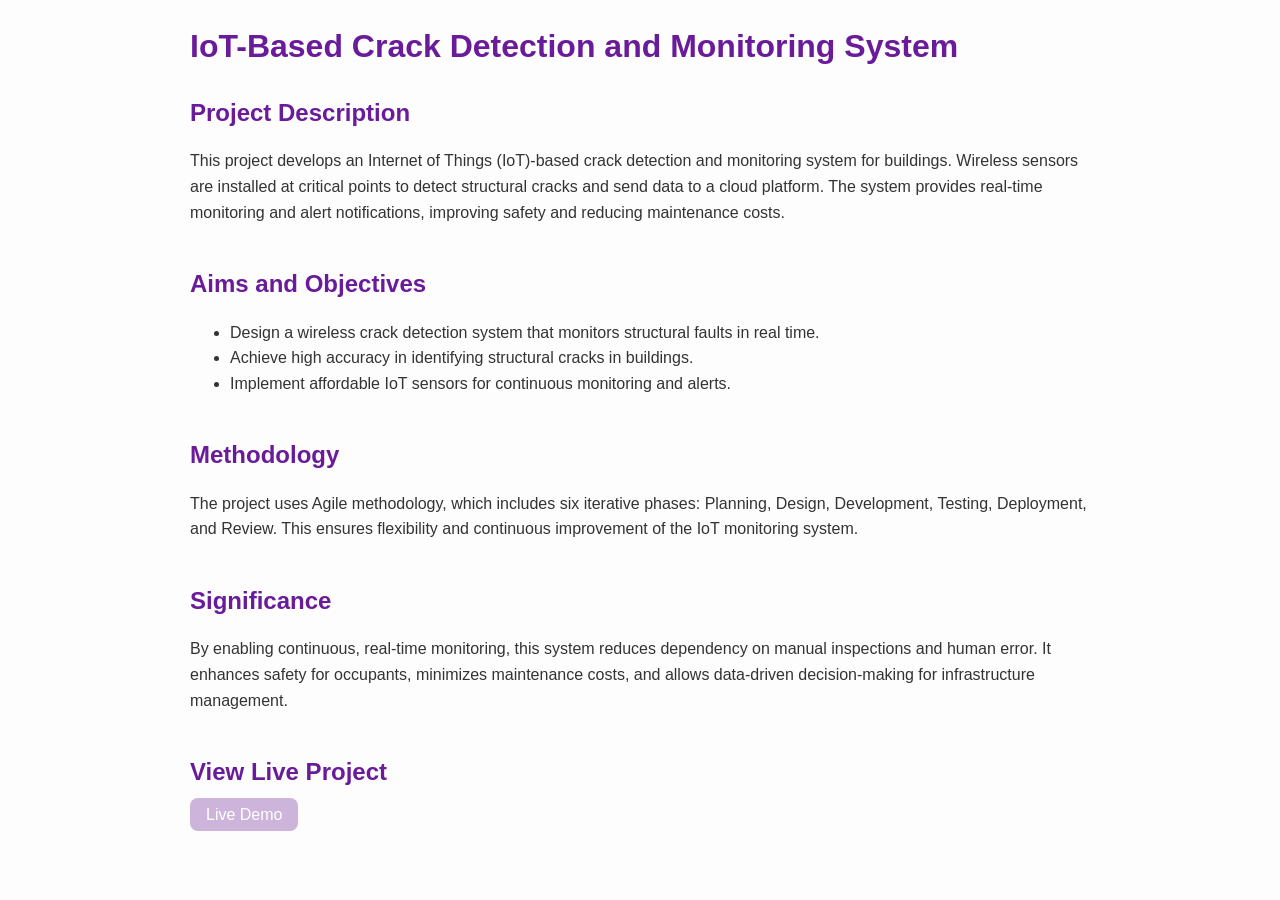
==== project1.html @ af67a63b "idk" ====
<!DOCTYPE html>
<html lang="en">
<head>
    <meta charset="UTF-8">
    <meta name="viewport" content="width=device-width, initial-scale=1.0">
    <title>IoT-Based Crack Detection and Monitoring System</title>
    <link rel="stylesheet" href="project-style.css">
    <style>
        body {font-family: Arial, sans-serif; margin: 20px; line-height: 1.6; background: #fdfdfd; color: #333;}
        h1, h2 {color: #6a1b9a;}
        .container {max-width: 900px; margin: auto;}
        .section {margin-bottom: 40px;}
        .section h2 {margin-bottom: 10px;}
        .section p {margin-bottom: 10px;}
        .btn {text-decoration: none; background:#cdb4db; color:white; padding:8px 16px; border-radius:8px; transition:0.3s;}
        .btn:hover {background:#a2d2ff;}
    </style>
</head>
<body>
    <div class="container">
        <h1>IoT-Based Crack Detection and Monitoring System</h1>
        
        <div class="section">
            <h2>Project Description</h2>
            <p>
                This project develops an Internet of Things (IoT)-based crack detection and monitoring system for buildings. 
                Wireless sensors are installed at critical points to detect structural cracks and send data to a cloud platform. 
                The system provides real-time monitoring and alert notifications, improving safety and reducing maintenance costs.
            </p>
        </div>

        <div class="section">
            <h2>Aims and Objectives</h2>
            <ul>
                <li>Design a wireless crack detection system that monitors structural faults in real time.</li>
                <li>Achieve high accuracy in identifying structural cracks in buildings.</li>
                <li>Implement affordable IoT sensors for continuous monitoring and alerts.</li>
            </ul>
        </div>

        <div class="section">
            <h2>Methodology</h2>
            <p>
                The project uses Agile methodology, which includes six iterative phases: Planning, Design, Development, Testing, Deployment, and Review. 
                This ensures flexibility and continuous improvement of the IoT monitoring system.
            </p>
        </div>

        <div class="section">
            <h2>Significance</h2>
            <p>
                By enabling continuous, real-time monitoring, this system reduces dependency on manual inspections and human error. 
                It enhances safety for occupants, minimizes maintenance costs, and allows data-driven decision-making for infrastructure management.
            </p>
        </div>

        <div class="section">
            <h2>View Live Project</h2>
            <a href="https://crack-detection-monitoring-iot.web.app" target="_blank" class="btn">Live Demo</a>
        </div>
    </div>
</body>
</html>
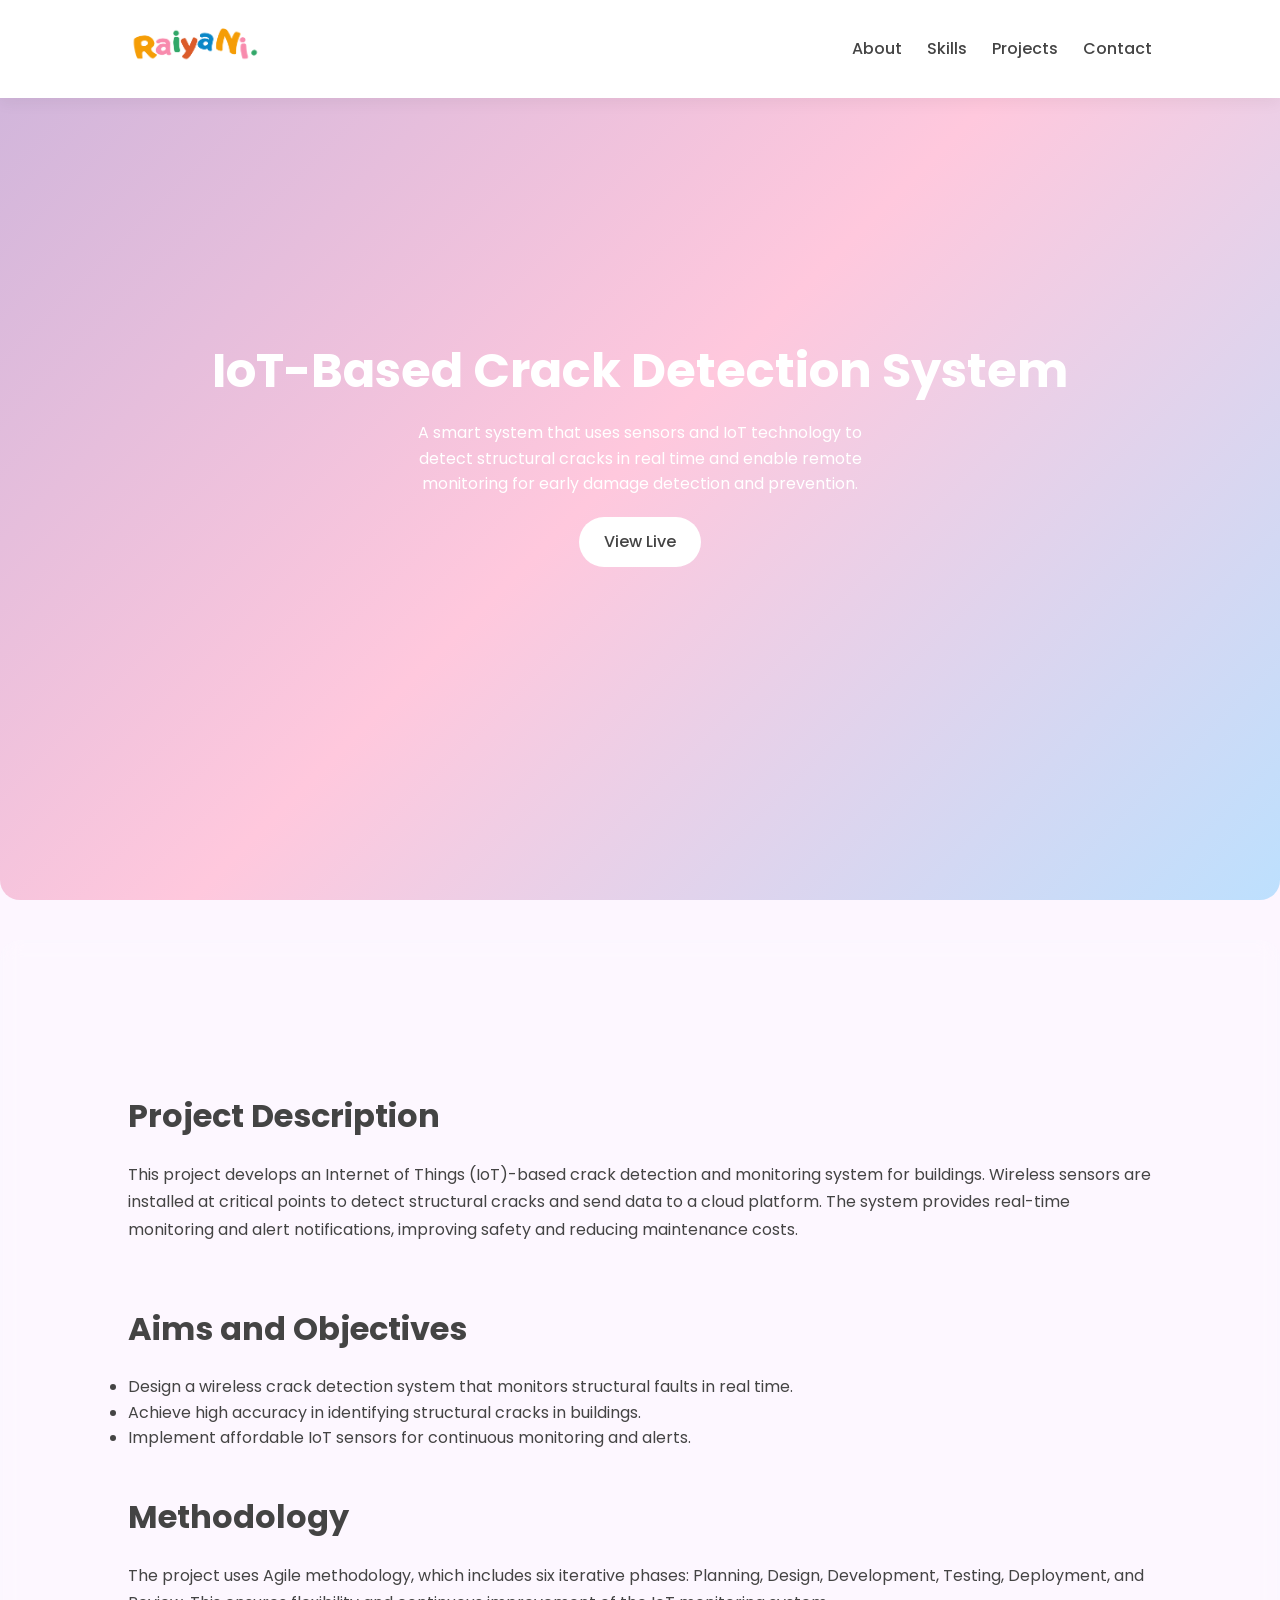
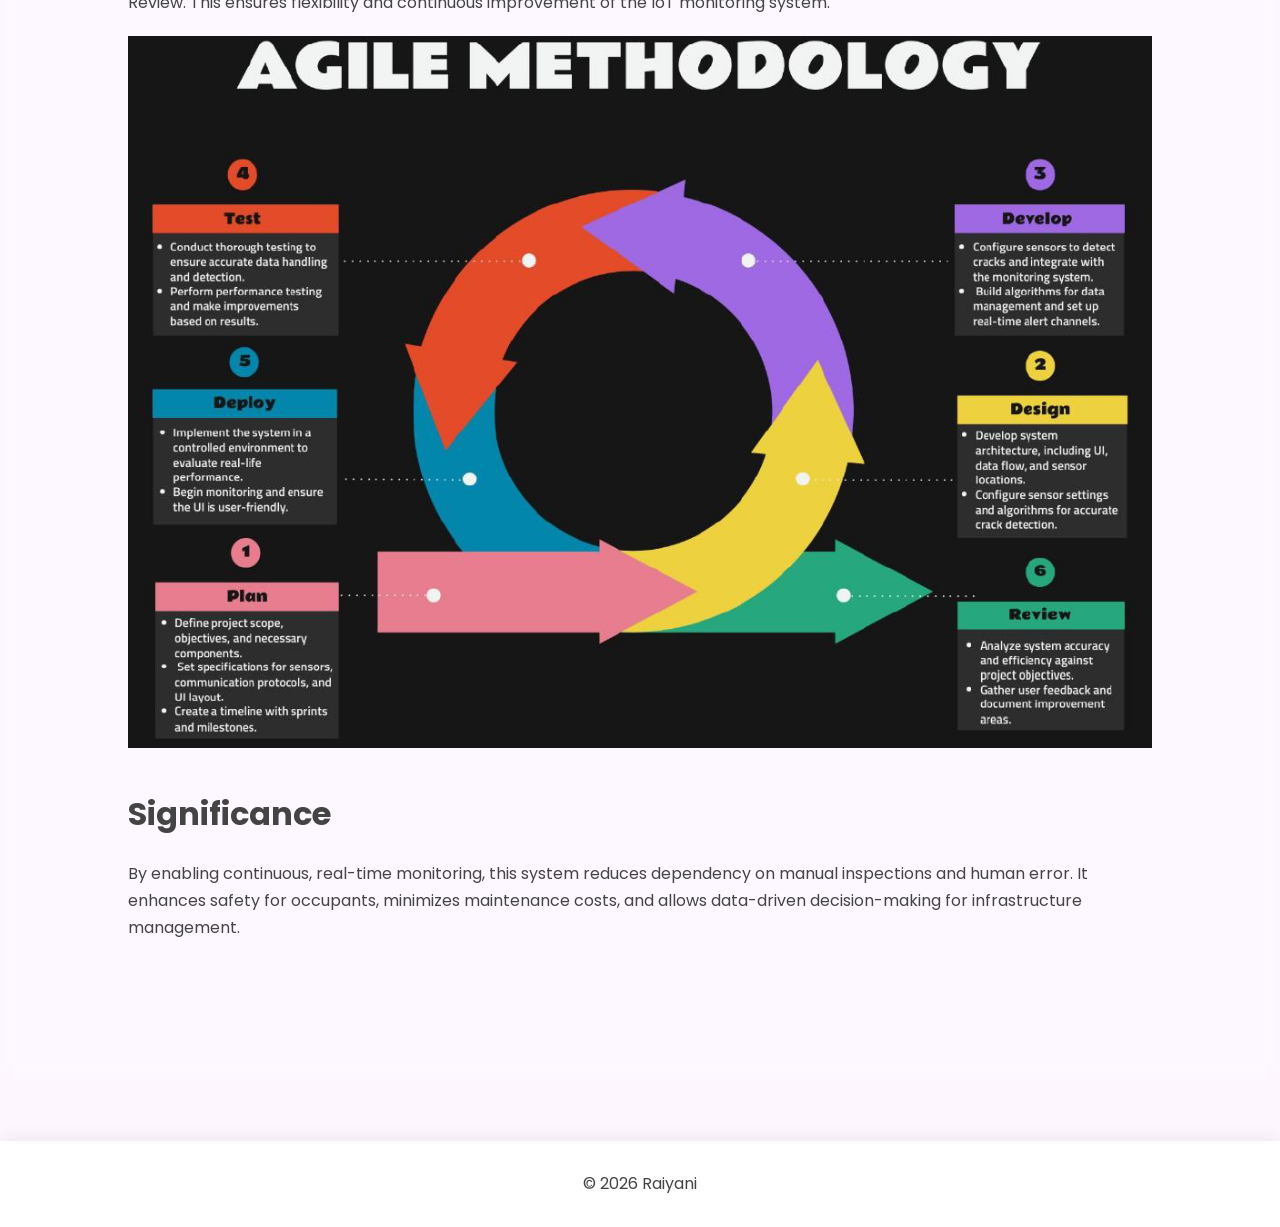
==== commit 2d4faa5a: "done project" ====
--- a/project1.html
+++ b/project1.html
@@ -1,63 +1,92 @@
 <!DOCTYPE html>
 <html lang="en">
 <head>
-    <meta charset="UTF-8">
-    <meta name="viewport" content="width=device-width, initial-scale=1.0">
-    <title>IoT-Based Crack Detection and Monitoring System</title>
-    <link rel="stylesheet" href="project-style.css">
-    <style>
-        body {font-family: Arial, sans-serif; margin: 20px; line-height: 1.6; background: #fdfdfd; color: #333;}
-        h1, h2 {color: #6a1b9a;}
-        .container {max-width: 900px; margin: auto;}
-        .section {margin-bottom: 40px;}
-        .section h2 {margin-bottom: 10px;}
-        .section p {margin-bottom: 10px;}
-        .btn {text-decoration: none; background:#cdb4db; color:white; padding:8px 16px; border-radius:8px; transition:0.3s;}
-        .btn:hover {background:#a2d2ff;}
-    </style>
+<meta charset="UTF-8">
+<meta name="viewport" content="width=device-width, initial-scale=1.0">
+<title>IoT-Based Crack Detection and Monitoring System</title>
+
+<link rel="stylesheet" href="style.css">
+<link href="https://fonts.googleapis.com/css2?family=Poppins:wght@300;400;600&display=swap" rel="stylesheet">
+
 </head>
 <body>
-    <div class="container">
-        <h1>IoT-Based Crack Detection and Monitoring System</h1>
-        
-        <div class="section">
-            <h2>Project Description</h2>
-            <p>
-                This project develops an Internet of Things (IoT)-based crack detection and monitoring system for buildings. 
-                Wireless sensors are installed at critical points to detect structural cracks and send data to a cloud platform. 
-                The system provides real-time monitoring and alert notifications, improving safety and reducing maintenance costs.
-            </p>
-        </div>
 
-        <div class="section">
-            <h2>Aims and Objectives</h2>
-            <ul>
-                <li>Design a wireless crack detection system that monitors structural faults in real time.</li>
-                <li>Achieve high accuracy in identifying structural cracks in buildings.</li>
-                <li>Implement affordable IoT sensors for continuous monitoring and alerts.</li>
-            </ul>
-        </div>
+<!-- NAVBAR -->
+<header>
+<nav class="navbar">
 
-        <div class="section">
-            <h2>Methodology</h2>
-            <p>
-                The project uses Agile methodology, which includes six iterative phases: Planning, Design, Development, Testing, Deployment, and Review. 
-                This ensures flexibility and continuous improvement of the IoT monitoring system.
-            </p>
-        </div>
+<div class="logo">
+<a href="index.html">
+<img src="images/logo.png" alt="Raiyani Logo">
+</a>
+</div>
 
-        <div class="section">
-            <h2>Significance</h2>
-            <p>
-                By enabling continuous, real-time monitoring, this system reduces dependency on manual inspections and human error. 
-                It enhances safety for occupants, minimizes maintenance costs, and allows data-driven decision-making for infrastructure management.
-            </p>
-        </div>
+<ul class="nav-links">
+<li><a href="index.html#about">About</a></li>
+<li><a href="index.html#skills">Skills</a></li>
+<li><a href="index.html#projects">Projects</a></li>
+<li><a href="index.html#contact">Contact</a></li>
+</ul>
 
-        <div class="section">
-            <h2>View Live Project</h2>
-            <a href="https://crack-detection-monitoring-iot.web.app" target="_blank" class="btn">Live Demo</a>
-        </div>
-    </div>
+<div class="hamburger">
+<span></span>
+<span></span>
+<span></span>
+</div>
+
+</nav>
+</header>
+
+<!-- PROJECT HERO -->
+<section class="hero">
+<div class="hero-content">
+<h1>IoT-Based Crack Detection System</h1>
+<p>A smart system that uses sensors and IoT technology to detect structural cracks in real time and enable remote monitoring for early damage detection and prevention.</p>
+<a href="https://crack-detection-monitoring-iot.web.app" class="btn" target="_blank">View Live</a>
+</div>
+</section>
+
+<!-- PROJECT DETAILS -->
+<section id="project-details">
+<div class="about-container" style="flex-direction: column; gap: 40px;">
+
+<!-- Project Description -->
+<div class="about-text">
+<h2>Project Description</h2>
+<p>This project develops an Internet of Things (IoT)-based crack detection and monitoring system for buildings. Wireless sensors are installed at critical points to detect structural cracks and send data to a cloud platform. The system provides real-time monitoring and alert notifications, improving safety and reducing maintenance costs.</p>
+</div>
+
+<!-- Aims and Objectives -->
+<div class="about-text">
+<h2>Aims and Objectives</h2>
+<ul>
+<li>Design a wireless crack detection system that monitors structural faults in real time.</li>
+<li>Achieve high accuracy in identifying structural cracks in buildings.</li>
+<li>Implement affordable IoT sensors for continuous monitoring and alerts.</li>
+</ul>
+</div>
+
+<!-- Methodology -->
+<div class="about-text">
+<h2>Methodology</h2>
+<p>The project uses Agile methodology, which includes six iterative phases: Planning, Design, Development, Testing, Deployment, and Review. This ensures flexibility and continuous improvement of the IoT monitoring system.</p>
+<img class="project-detail-image" src="images/methodology.png" alt="Methodology Diagram">
+</div>
+
+<!-- Significance -->
+<div class="about-text">
+<h2>Significance</h2>
+<p>By enabling continuous, real-time monitoring, this system reduces dependency on manual inspections and human error. It enhances safety for occupants, minimizes maintenance costs, and allows data-driven decision-making for infrastructure management.</p>
+</div>
+
+</div>
+</section>
+
+<!-- FOOTER -->
+<footer>
+<p>© 2026 Raiyani</p>
+</footer>
+
+<script src="script.js"></script>
 </body>
 </html>
--- a/style.css
+++ b/style.css
@@ -0,0 +1,328 @@
+/* RESET */
+*{margin:0;padding:0;box-sizing:border-box;}
+body{font-family:'Poppins',sans-serif;background:#fdf6ff;color:#444;line-height:1.6;}
+html{scroll-behavior:smooth;scroll-padding-top:80px;}
+
+/* NAVBAR */
+.navbar{display:flex;justify-content:space-between;align-items:center;padding:20px 10%;position:fixed;top:0;width:100%;background:white;box-shadow:0 5px 15px rgba(0,0,0,0.05);z-index:1000;}
+.logo img {
+  height: 50px;       /* adjust size as needed */
+  width: auto;
+  object-fit: contain;
+}
+.nav-links{display:flex;list-style:none;}
+.nav-links li{margin-left:25px;}
+.nav-links a{text-decoration:none;color:#444;font-weight:500;transition:0.3s;}
+.nav-links a:hover{color:#a2d2ff;}
+.hamburger{display:none;flex-direction:column;cursor:pointer;}
+.hamburger span{height:3px;width:25px;background:#444;margin:4px 0;border-radius:5px;transition:0.3s;}
+
+h2 {
+  display: flex;
+  align-items: center;
+  gap: 10px;
+}
+
+/* HERO */
+.hero{height:100vh;display:flex;align-items:center;justify-content:center;position:relative;text-align:center;background:linear-gradient(135deg,#cdb4db,#ffc8dd,#bde0fe);overflow:visible;color:white;}
+.hero-content{position:relative;z-index:2;}
+.hero-content h1{font-size:48px;margin-bottom:10px;}
+.hero span{color:white;}
+.hero-content p{max-width:500px;margin:auto;}
+.typing{margin-top:10px;font-size:18px;color:white;min-height:24px;}
+.btn{display:inline-block;margin-top:20px;padding:12px 25px;background:white;color:#444;border-radius:25px;text-decoration:none;font-weight:500;transition:0.3s;}
+.btn:hover{transform:translateY(-3px);box-shadow:0 5px 15px rgba(0,0,0,0.1);}
+
+/* FLOATING SHAPES */
+.floating-shape{position:absolute;border-radius:50%;opacity:0.4;filter:blur(80px);animation:float 10s infinite ease-in-out;z-index:1;will-change:transform,opacity;}
+.shape1{width:250px;height:250px;background:#ffc8dd;top:20%;left:10%;}
+.shape2{width:200px;height:200px;background:#bde0fe;bottom:20%;right:15%;animation-delay:2s;}
+.shape3{width:150px;height:150px;background:#cdb4db;top:60%;left:50%;animation-delay:4s;}
+@keyframes float{0%{transform:translateY(0)}50%{transform:translateY(-30px)}100%{transform:translateY(0)}}
+
+/* ANIMATED BLOBS */
+.blob{position:absolute;border-radius:50%;filter: blur(120px);opacity:0.7;animation:blobMove 30s infinite alternate;z-index:0;background-size:200% 200%;will-change:transform,opacity;}
+.blob1{width:400px;height:400px;background:linear-gradient(135deg, #ffafcc, #ffc8dd);top:10%;left:5%;animation-delay:0s;}
+.blob2{width:500px;height:500px;background:linear-gradient(135deg, #a8d0fb, #bde0fe);top:30%;right:10%;animation-delay:5s;}
+.blob3{width:350px;height:350px;background:linear-gradient(135deg, #c4b3e1, #cdb4db);bottom:15%;left:50%;animation-delay:10s;}
+@keyframes blobMove{0%{transform:translate(0px,0px) scale(1);background-position:0% 50%;}50%{transform:translate(50px,-30px) scale(1.1);background-position:100% 50%;}100%{transform:translate(-30px,50px) scale(0.9);background-position:0% 50%;}}
+
+/* SECTIONS */
+section{padding:120px 10%;background: rgba(255,255,255,0.15);backdrop-filter: blur(10px);-webkit-backdrop-filter: blur(10px);border-radius: 20px;margin-bottom:40px;}
+section:not(.hero){opacity:0;transform:translateY(40px);transition:0.6s;}
+h2{font-size:32px;margin-bottom:20px;}
+
+/* ABOUT LAYOUT */
+
+.about-container{
+display:flex;
+align-items:center;
+justify-content:space-between;
+gap:60px;
+margin-top:30px;
+}
+
+.about-text{
+flex:1;
+}
+
+.about-text p{
+margin-bottom:20px;
+line-height:1.7;
+}
+
+.about-image{
+flex-shrink:0;
+}
+
+.about-image img{
+width:260px;
+height:260px;
+object-fit:cover;
+border-radius:50%;
+border:6px solid white;
+box-shadow:0 10px 30px rgba(0,0,0,0.15);
+}
+
+/* PROJECT DETAILS PAGE (project1.html) */
+#project-details .about-container {
+  align-items: flex-start;
+}
+
+#project-details .about-text {
+  width: 100%;
+  text-align: left;
+}
+
+#project-details .project-detail-image {
+  display: block;
+  margin: 20px auto 0;
+  max-width: 100%;
+  height: auto;
+}
+
+/* SKILLS */
+.skills-container{max-width:700px;margin-top:40px;}
+.skill-bar{margin-bottom:25px;background: rgba(255,255,255,0.25);backdrop-filter: blur(15px);-webkit-backdrop-filter: blur(15px);border-radius: 15px;box-shadow: 0 8px 32px rgba(0,0,0,0.1);transition: 0.3s ease;border: 1px solid rgba(255,255,255,0.2);}
+.skill-bar:hover{transform: translateY(-5px) scale(1.02);box-shadow: 0 15px 35px rgba(0,0,0,0.15);}
+.skill-info{display:flex;justify-content:space-between;margin-bottom:8px;font-size:14px;}
+.skill-progress{width:100%;height:10px;background:#eee;border-radius:20px;overflow:hidden;}
+.skill-fill{height:100%;width:0;border-radius:20px;transition:width 1.5s ease;}
+.skill-fill.html{background:#ffb3c1;}
+.skill-fill.css{background:#a8d0fb;}
+.skill-fill.js{background:#c4b3e1;}
+.skill-fill.ui{background:#ffccd5;}
+.skill-fill.figma{background:#b5c7ff;}
+
+/* SKILLS FLEX CONTAINER */
+.skills-flex{
+  display:flex;
+  gap:60px;
+  align-items:flex-start;
+}
+
+.skills-container{
+  flex:2;
+}
+
+.tech-stack{
+  flex:1;
+  display:grid;
+  grid-template-columns:repeat(2,80px);
+  gap:20px;
+  justify-content:center;
+}
+
+.tech-icon {
+  width: 80px;
+  height: 80px;
+  display: flex;
+  justify-content: center;
+  align-items: center;
+  background: rgba(255,255,255,0.25);
+  backdrop-filter: blur(10px);
+  border-radius: 15px;
+  box-shadow: 0 5px 20px rgba(0,0,0,0.08);
+  transition: transform 0.3s, box-shadow 0.3s;
+}
+
+.tech-icon:hover {
+  transform: translateY(-5px) scale(1.05);
+  box-shadow: 0 15px 30px rgba(0,0,0,0.15);
+}
+
+.tech-icon img {
+  width: 50%;
+  height: 50%;
+  object-fit: contain;
+}
+
+/* PROJECTS SECTION */
+
+/* Projects Grid */
+.projects-grid {
+  display: grid;
+  grid-template-columns: repeat(auto-fit, minmax(250px, 1fr));
+  gap: 30px;
+  margin-top: 30px;
+}
+
+/* Project Card */
+.project-card {
+  position: relative;
+  background: white;
+  padding: 20px;
+  border-radius: 15px;
+  box-shadow: 0 10px 25px rgba(0,0,0,0.08);
+  transition: 0.3s;
+}
+
+/* Card hover effect */
+.project-card:hover {
+  transform: translateY(-5px) scale(1.02);
+  box-shadow: 0 15px 35px rgba(0,0,0,0.15);
+}
+
+/* Image container */
+.project-img-container {
+  position: relative;
+  overflow: hidden;
+  border-radius: 10px;
+}
+
+/* Image hover effect */
+.project-img-container img {
+  width: 100%;
+  height: 180px;
+  object-fit: cover;
+  transition: filter 0.3s ease, transform 0.3s ease;
+}
+
+.project-img-container:hover img {
+  filter: blur(3px);
+  transform: scale(1.05);
+}
+
+/* Hover "View Here" link */
+.open-text {
+  position: absolute;
+  top: 50%;
+  left: 50%;
+  transform: translate(-50%, -50%);
+  color: white;
+  font-weight: 600;
+  font-size: 24px;
+  opacity: 0;
+  text-decoration: none;
+  padding: 8px 15px;
+  background: rgba(0,0,0,0.5);
+  border-radius: 8px;
+  transition: opacity 0.3s ease, background 0.3s ease;
+  display: inline-block;
+  pointer-events: auto; /* clickable */
+  z-index: 10; /* above image */
+  cursor: pointer;
+}
+
+.project-img-container:hover .open-text {
+  opacity: 1;
+}
+
+.project-img-container .open-text:hover {
+  background: rgba(0,0,0,0.7);
+}
+
+/* Project Info */
+.project-info {
+  position: static;
+  opacity: 1;
+  background: none;
+  backdrop-filter: none;
+  color: #444;
+}
+
+.project-info h3 {
+  margin-bottom: 10px;
+  font-size: 18px;
+}
+
+.project-info p {
+  font-size: 14px;
+  margin-bottom: 10px;
+}
+
+/* Tags */
+.project-tags {
+  margin-bottom: 15px;
+  display: flex;
+  flex-wrap: wrap;
+  gap: 5px;
+}
+
+.project-tags span {
+  background: #f0f0f0;
+  color: #444;
+  font-weight: 500;
+  padding: 4px 10px;
+  border-radius: 12px;
+  white-space: normal;
+}
+
+/* Buttons */
+.project-links a {
+  text-decoration: none;
+  background: #cdb4db;
+  color: white;
+  padding: 6px 12px;
+  border-radius: 15px;
+  font-size: 12px;
+  margin-right: 5px;
+  transition: 0.3s;
+}
+
+.project-links a:hover {
+  background: #a2d2ff;
+}
+
+/* CONTACT & FOOTER */
+#contact p{margin-top:10px;}
+footer{text-align:center;padding:30px;background:white;margin-top:60px;box-shadow:0 -5px 15px rgba(0,0,0,0.05);}
+
+/* CURSOR */
+.cursor{position:fixed;top:0;left:0;width:20px;height:20px;background:rgba(255,192,203,0.7);border-radius:50%;pointer-events:none;transform:translate(-50%,-50%);transition:width 0.2s ease,height 0.2s ease,background 0.2s ease;z-index:2000;}
+
+/* MOBILE */
+@media(max-width:768px){
+  .hero h1{font-size:32px;}
+  .hero-content p{font-size:14px;}
+  .hamburger{display:flex;}
+  .nav-links{position:absolute;top:70px;right:0;background:white;width:200px;flex-direction:column;text-align:center;padding:20px 0;box-shadow:0 10px 20px rgba(0,0,0,0.1);transform:translateX(100%);transition:0.3s;}
+  .nav-links li{margin:15px 0;}
+  .nav-links.active{transform:translateX(0);}
+  section{padding:100px 8%;}
+  .projects-grid{grid-template-columns:1fr;}
+  .blob2,.blob3,.floating-shape{display:none;}
+  .floating-shape{filter:blur(40px);}
+  .blob{filter:blur(80px);}
+  .about-container{
+    flex-direction:column;
+    text-align:center;
+  }
+  #project-details .about-container{
+    text-align:left;
+    align-items:flex-start;
+  }
+  .about-image img{
+    margin-top:20px;
+    width:200px;
+    height:200px;
+  }
+  .skills-flex {
+    flex-direction: column;
+    align-items: center;
+  }
+  .tech-stack {
+    grid-template-columns: repeat(4, 60px);
+    margin-top: 30px;
+  }
+}
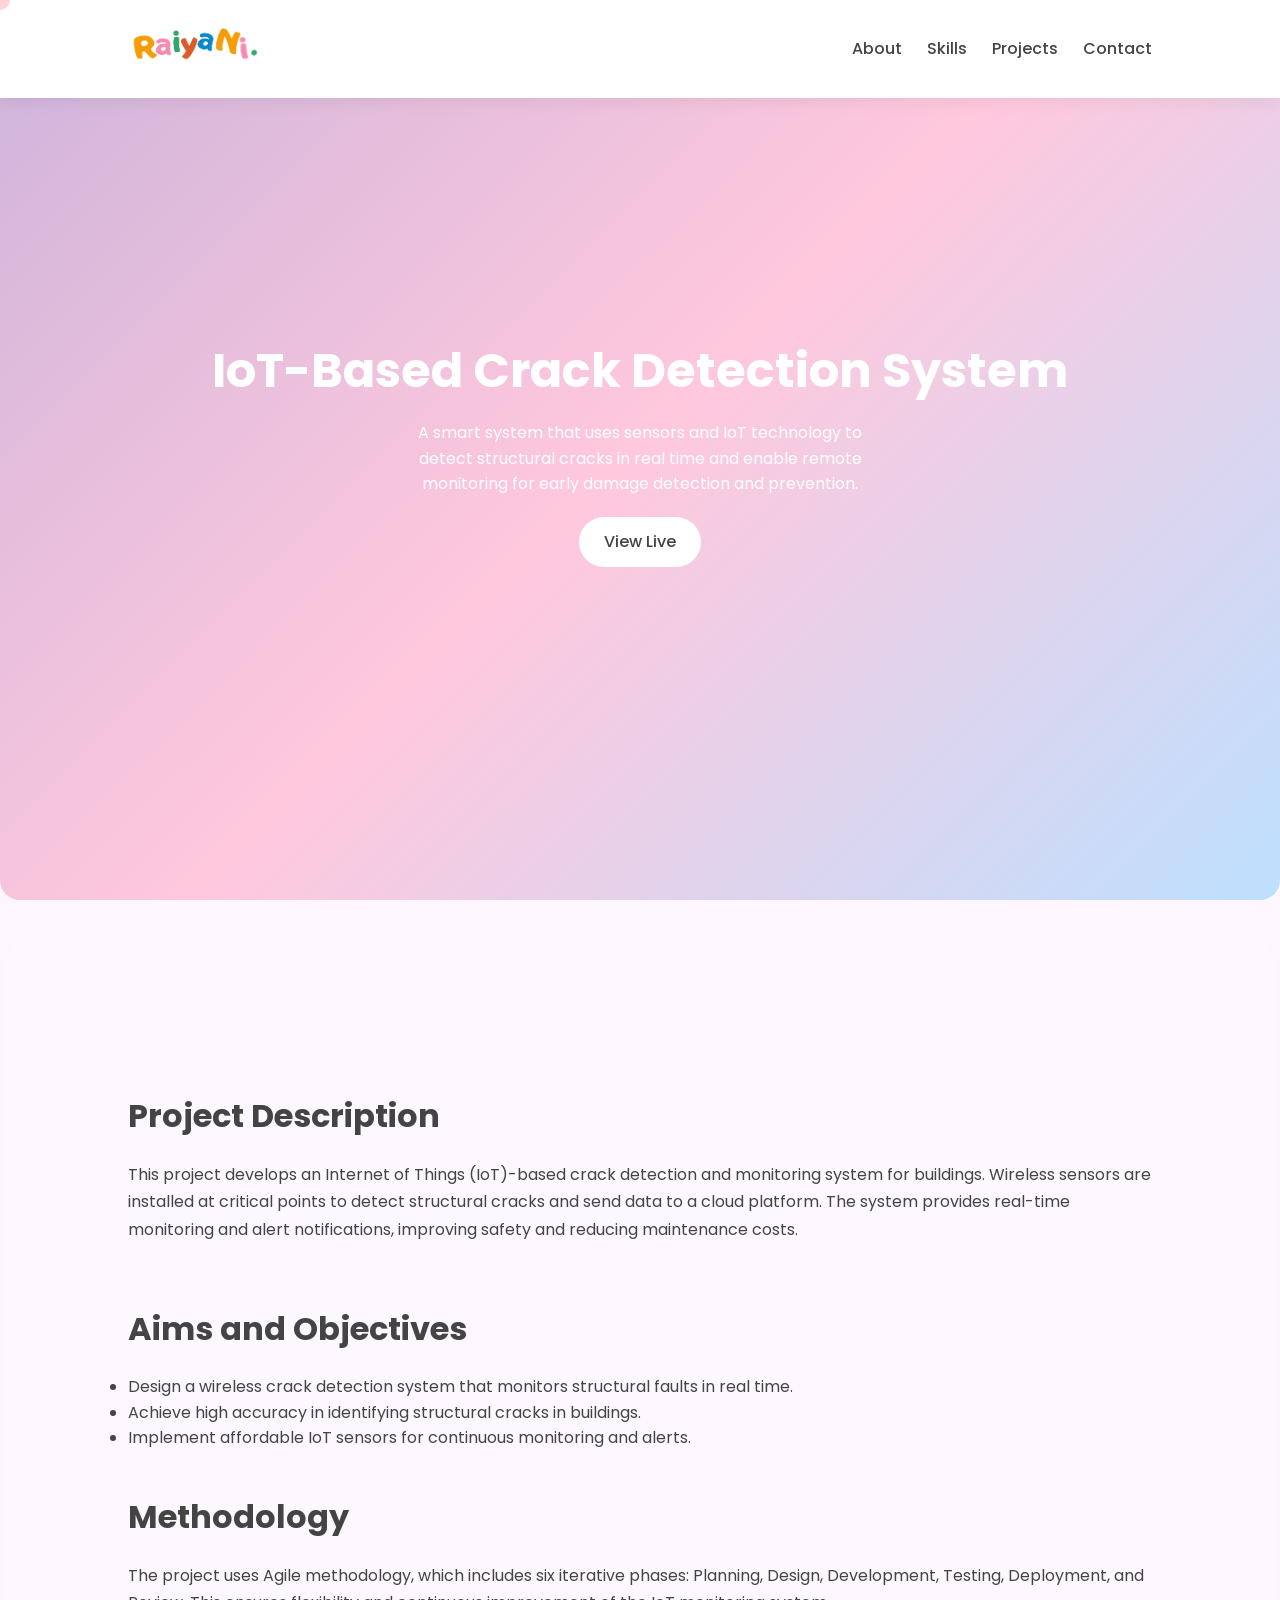
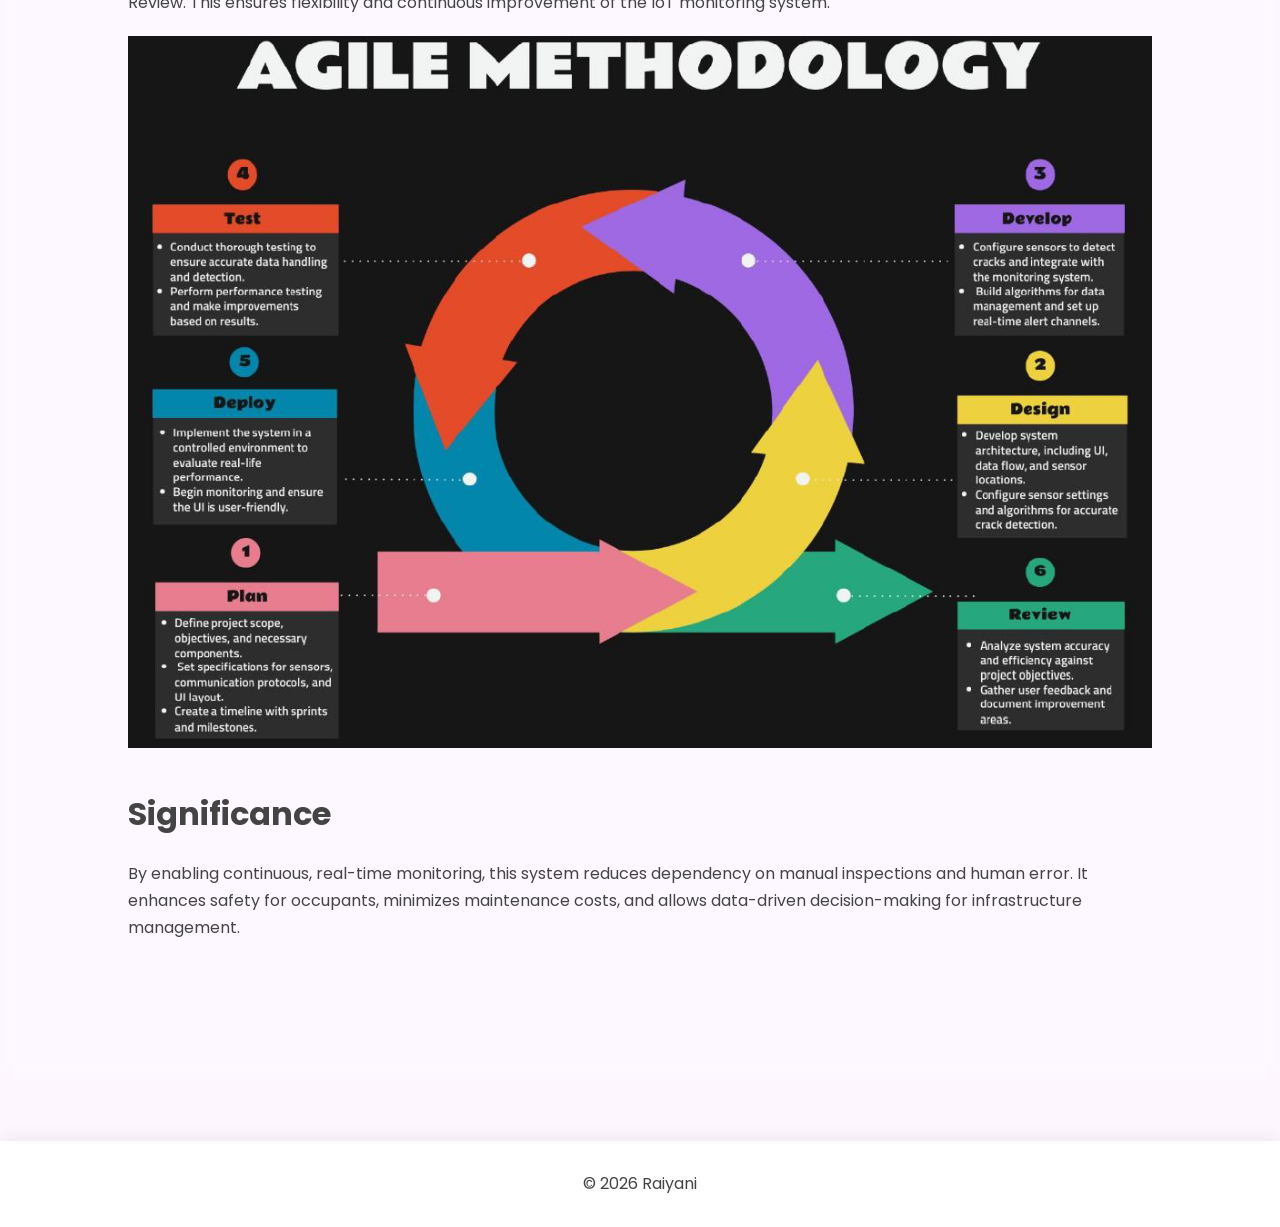
==== commit 4893087b: "update hamburger and cursor issue" ====
--- a/project1.html
+++ b/project1.html
@@ -87,6 +87,8 @@
 <p>© 2026 Raiyani</p>
 </footer>
 
+<div class="cursor"></div>
+
 <script src="script.js"></script>
 </body>
 </html>
--- a/style.css
+++ b/style.css
@@ -14,7 +14,7 @@
 .nav-links li{margin-left:25px;}
 .nav-links a{text-decoration:none;color:#444;font-weight:500;transition:0.3s;}
 .nav-links a:hover{color:#a2d2ff;}
-.hamburger{display:none;flex-direction:column;cursor:pointer;}
+.hamburger{display:none;flex-direction:column;cursor:pointer;padding:10px;z-index:1001;-webkit-tap-highlight-color:transparent;}
 .hamburger span{height:3px;width:25px;background:#444;margin:4px 0;border-radius:5px;transition:0.3s;}
 
 h2 {
@@ -209,13 +209,13 @@
   top: 50%;
   left: 50%;
   transform: translate(-50%, -50%);
-  color: white;
-  font-weight: 600;
+  color: rgb(0, 0, 0);
+  font-weight: 200;
   font-size: 24px;
   opacity: 0;
   text-decoration: none;
   padding: 8px 15px;
-  background: rgba(0,0,0,0.5);
+  background: #f0f0f0;
   border-radius: 8px;
   transition: opacity 0.3s ease, background 0.3s ease;
   display: inline-block;
@@ -229,7 +229,8 @@
 }
 
 .project-img-container .open-text:hover {
-  background: rgba(0,0,0,0.7);
+  background: #cdb4db;
+  color: rgb(255, 255, 255);
 }
 
 /* Project Info */
@@ -286,6 +287,21 @@
 
 /* CONTACT & FOOTER */
 #contact p{margin-top:10px;}
+/* Contact links styling */
+.contact-link {
+  display: inline-block;
+  text-decoration: none;
+  background: #cdb4db;
+  color: white;
+  padding: 6px 12px;
+  border-radius: 12px;
+  transition: 0.3s;
+  font-weight: 500;
+}
+
+.contact-link:hover {
+  background: #a2d2ff;
+}
 footer{text-align:center;padding:30px;background:white;margin-top:60px;box-shadow:0 -5px 15px rgba(0,0,0,0.05);}
 
 /* CURSOR */
@@ -296,7 +312,7 @@
   .hero h1{font-size:32px;}
   .hero-content p{font-size:14px;}
   .hamburger{display:flex;}
-  .nav-links{position:absolute;top:70px;right:0;background:white;width:200px;flex-direction:column;text-align:center;padding:20px 0;box-shadow:0 10px 20px rgba(0,0,0,0.1);transform:translateX(100%);transition:0.3s;}
+  .nav-links{position:absolute;top:70px;right:0;background:white;width:200px;flex-direction:column;text-align:center;padding:20px 0;box-shadow:0 10px 20px rgba(0,0,0,0.1);transform:translateX(100%);transition:0.3s;z-index:999;}
   .nav-links li{margin:15px 0;}
   .nav-links.active{transform:translateX(0);}
   section{padding:100px 8%;}
